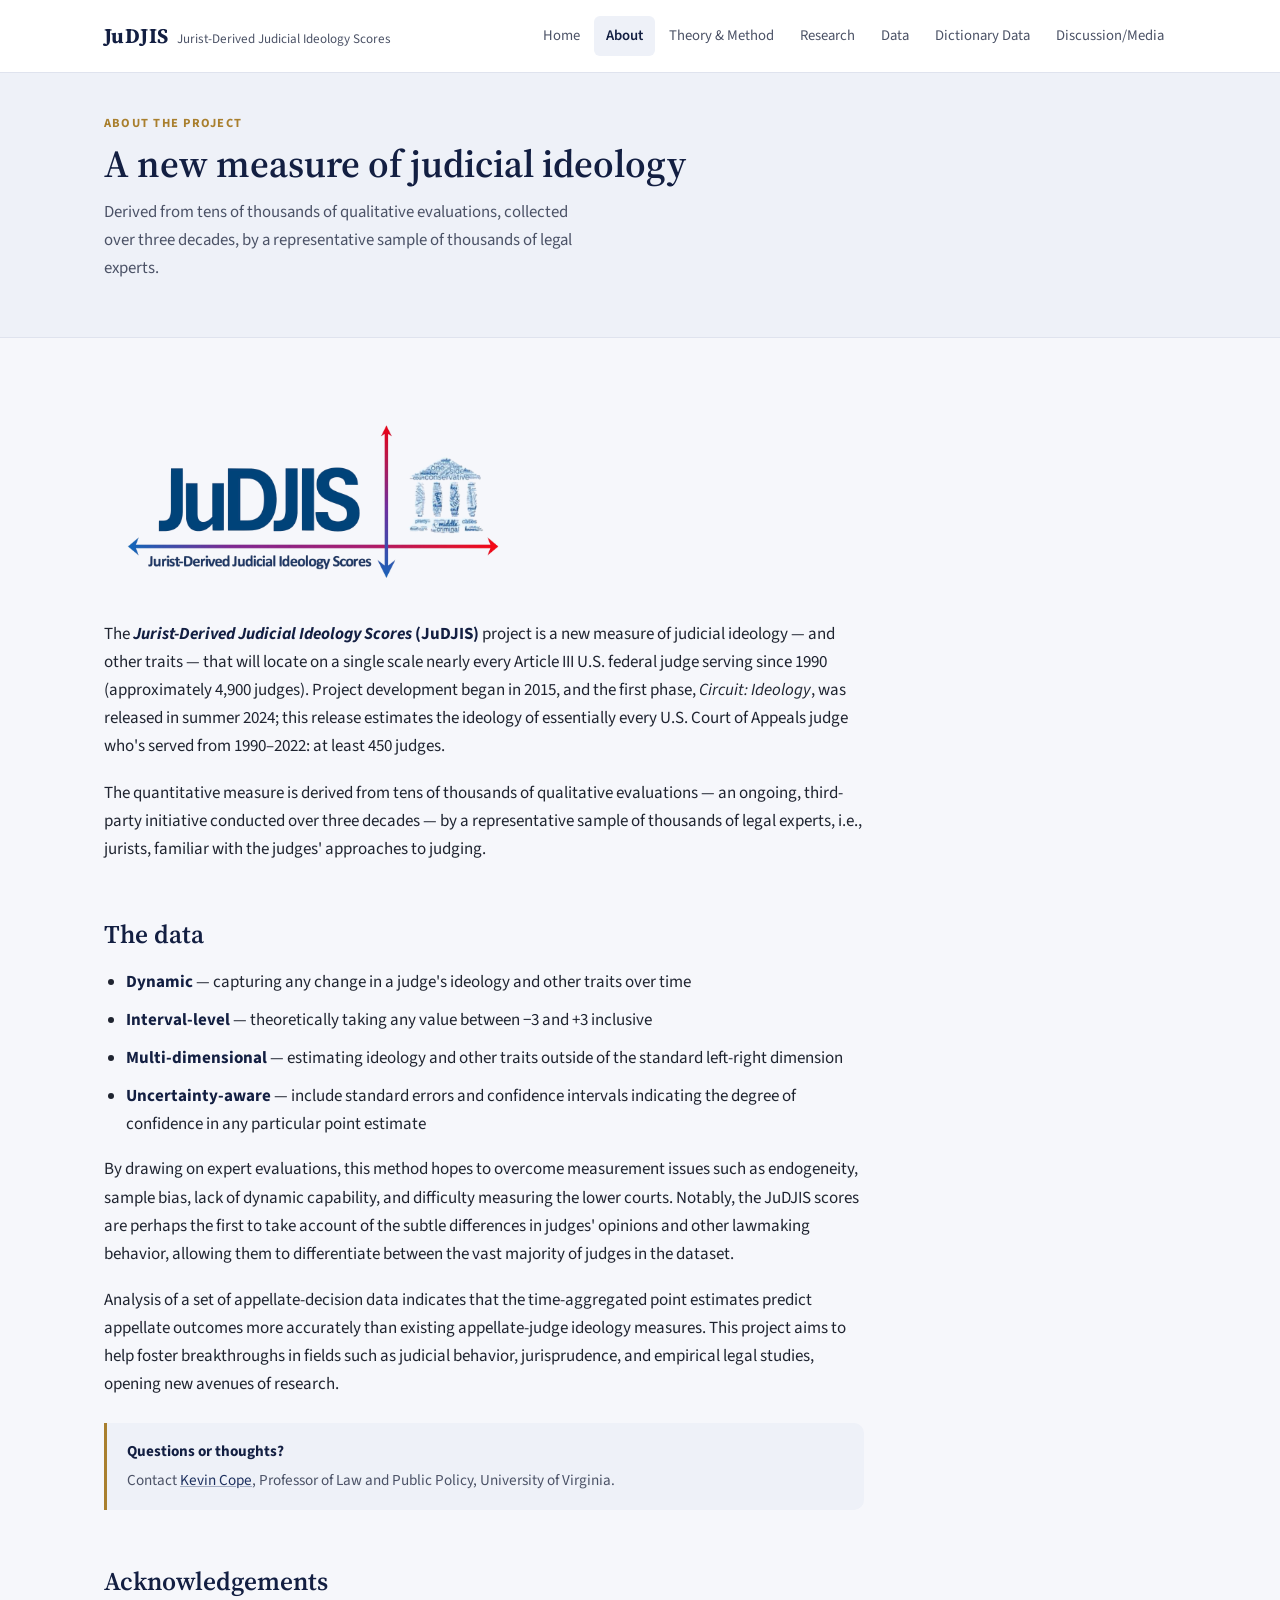
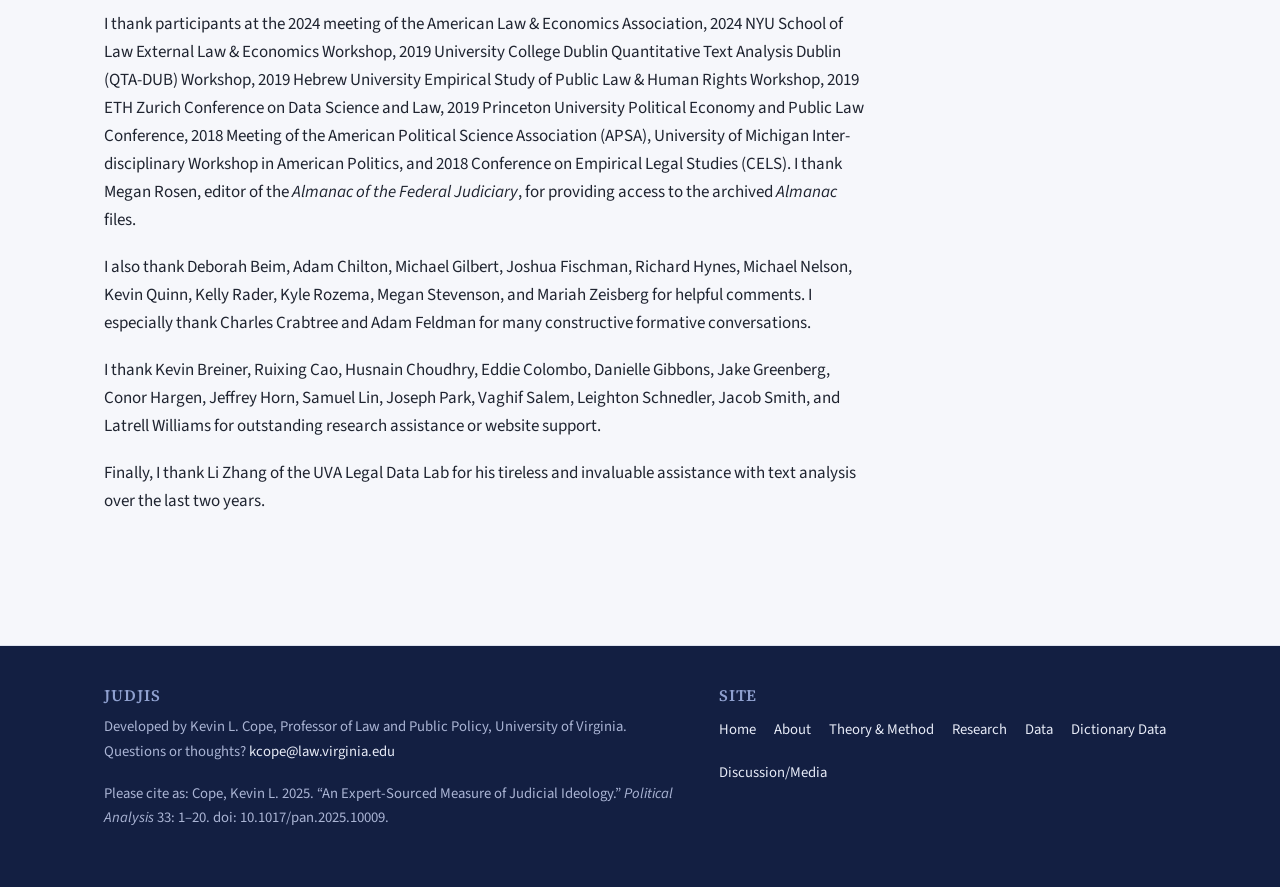
==== about.html @ 5b0d01ce "Initial JuDJIS site redesign Rebuilt the WordPress content export (Home, About, Theory/Method & Vali" ====
<!DOCTYPE html>
<html lang="en">
<head>
<meta charset="UTF-8">
<meta name="viewport" content="width=device-width, initial-scale=1.0">
<title>About — JuDJIS</title>
<meta name="description" content="What the Jurist-Derived Judicial Ideology Scores measure, how the data behave, and acknowledgements.">
<link rel="preconnect" href="https://fonts.googleapis.com">
<link rel="preconnect" href="https://fonts.gstatic.com" crossorigin>
<link href="https://fonts.googleapis.com/css2?family=Source+Serif+4:wght@500;600;700&family=Source+Sans+3:wght@400;600;700&display=swap" rel="stylesheet">
<link rel="stylesheet" href="css/style.css">
</head>
<body>

<header class="site-header">
  <div class="container">
    <a class="brand" href="index.html">
      <span class="brand-mark">JuDJIS</span>
      <span class="brand-sub">Jurist-Derived Judicial Ideology Scores</span>
    </a>
    <nav class="main-nav">
      <a href="index.html">Home</a>
      <a href="about.html" class="active">About</a>
      <a href="theory-method-validation.html">Theory &amp; Method</a>
      <a href="research.html">Research</a>
      <a href="data.html">Data</a>
      <a href="dictionary-data.html">Dictionary Data</a>
      <a href="discussion-media.html">Discussion/Media</a>
    </nav>
  </div>
</header>

<section class="page-head">
  <div class="container">
    <div class="kicker">About the project</div>
    <h1>A new measure of judicial ideology</h1>
    <p class="lede">Derived from tens of thousands of qualitative evaluations, collected over three decades, by a representative sample of thousands of legal experts.</p>
  </div>
</section>

<div class="container">
  <div class="content-wrap prose">

    <img class="figure" src="images/JuDJIS-Logo-noBG.png" alt="JuDJIS logo" style="max-width:420px;border:none">

    <p>The <strong><em>Jurist-Derived Judicial Ideology Scores</em> (JuDJIS)</strong> project is a new measure of judicial ideology — and other traits — that will locate on a single scale nearly every Article III U.S. federal judge serving since 1990 (approximately 4,900 judges). Project development began in 2015, and the first phase, <em>Circuit: Ideology</em>, was released in summer 2024; this release estimates the ideology of essentially every U.S. Court of Appeals judge who's served from 1990&ndash;2022: at least 450 judges.</p>

    <p>The quantitative measure is derived from tens of thousands of qualitative evaluations — an ongoing, third-party initiative conducted over three decades — by a representative sample of thousands of legal experts, i.e., jurists, familiar with the judges' approaches to judging.</p>

    <h2>The data</h2>
    <ul>
      <li><strong>Dynamic</strong> — capturing any change in a judge's ideology and other traits over time</li>
      <li><strong>Interval-level</strong> — theoretically taking any value between &minus;3 and +3 inclusive</li>
      <li><strong>Multi-dimensional</strong> — estimating ideology and other traits outside of the standard left-right dimension</li>
      <li><strong>Uncertainty-aware</strong> — include standard errors and confidence intervals indicating the degree of confidence in any particular point estimate</li>
    </ul>

    <p>By drawing on expert evaluations, this method hopes to overcome measurement issues such as endogeneity, sample bias, lack of dynamic capability, and difficulty measuring the lower courts. Notably, the JuDJIS scores are perhaps the first to take account of the subtle differences in judges' opinions and other lawmaking behavior, allowing them to differentiate between the vast majority of judges in the dataset.</p>

    <p>Analysis of a set of appellate-decision data indicates that the time-aggregated point estimates predict appellate outcomes more accurately than existing appellate-judge ideology measures. This project aims to help foster breakthroughs in fields such as judicial behavior, jurisprudence, and empirical legal studies, opening new avenues of research.</p>

    <div class="note-box">
      <strong style="color:var(--navy-deep);display:block;margin-bottom:0.3em">Questions or thoughts?</strong>
      Contact <a href="mailto:kcope@law.virginia.edu">Kevin Cope</a>, Professor of Law and Public Policy, University of Virginia.
    </div>

    <h2>Acknowledgements</h2>
    <p>I thank participants at the 2024 meeting of the American Law &amp; Economics Association, 2024 NYU School of Law External Law &amp; Economics Workshop, 2019 University College Dublin Quantitative Text Analysis Dublin (QTA-DUB) Workshop, 2019 Hebrew University Empirical Study of Public Law &amp; Human Rights Workshop, 2019 ETH Zurich Conference on Data Science and Law, 2019 Princeton University Political Economy and Public Law Conference, 2018 Meeting of the American Political Science Association (APSA), University of Michigan Inter-disciplinary Workshop in American Politics, and 2018 Conference on Empirical Legal Studies (CELS). I thank Megan Rosen, editor of the <em>Almanac of the Federal Judiciary</em>, for providing access to the archived <em>Almanac</em> files.</p>

    <p>I also thank Deborah Beim, Adam Chilton, Michael Gilbert, Joshua Fischman, Richard Hynes, Michael Nelson, Kevin Quinn, Kelly Rader, Kyle Rozema, Megan Stevenson, and Mariah Zeisberg for helpful comments. I especially thank Charles Crabtree and Adam Feldman for many constructive formative conversations.</p>

    <p>I thank Kevin Breiner, Ruixing Cao, Husnain Choudhry, Eddie Colombo, Danielle Gibbons, Jake Greenberg, Conor Hargen, Jeffrey Horn, Samuel Lin, Joseph Park, Vaghif Salem, Leighton Schnedler, Jacob Smith, and Latrell Williams for outstanding research assistance or website support.</p>

    <p>Finally, I thank Li Zhang of the UVA Legal Data Lab for his tireless and invaluable assistance with text analysis over the last two years.</p>

  </div>
</div>

<footer class="site-footer">
  <div class="container">
    <div>
      <h4>JuDJIS</h4>
      <p>Developed by Kevin L. Cope, Professor of Law and Public Policy, University of Virginia.<br>
      Questions or thoughts? <a href="mailto:kcope@law.virginia.edu">kcope@law.virginia.edu</a></p>
      <p class="footer-fine">Please cite as: Cope, Kevin L. 2025. “An Expert-Sourced Measure of Judicial Ideology.” <em>Political Analysis</em> 33: 1–20. doi: 10.1017/pan.2025.10009.</p>
    </div>
    <div>
      <h4>Site</h4>
      <ul class="footer-nav">
        <li><a href="index.html">Home</a></li>
        <li><a href="about.html">About</a></li>
        <li><a href="theory-method-validation.html">Theory &amp; Method</a></li>
        <li><a href="research.html">Research</a></li>
        <li><a href="data.html">Data</a></li>
        <li><a href="dictionary-data.html">Dictionary Data</a></li>
        <li><a href="discussion-media.html">Discussion/Media</a></li>
      </ul>
    </div>
  </div>
</footer>

</body>
</html>
---- css/style.css ----
/* JuDJIS — shared stylesheet */

:root {
  --navy: #1c2f5e;
  --navy-deep: #131f42;
  --navy-tint: #eef1f8;
  --gold: #a97f2e;
  --ink: #1f2430;
  --ink-soft: #4b5266;
  --line: #dfe3ee;
  --paper: #ffffff;
  --bg: #f6f7fb;
  --radius: 10px;
  --maxw: 760px;
  --wide: 1120px;
}

* { box-sizing: border-box; }

html { scroll-behavior: smooth; }

body {
  margin: 0;
  background: var(--bg);
  color: var(--ink);
  font-family: "Source Sans 3", -apple-system, BlinkMacSystemFont, "Segoe UI", Helvetica, Arial, sans-serif;
  font-size: 17px;
  line-height: 1.65;
  -webkit-font-smoothing: antialiased;
}

h1, h2, h3, h4 {
  font-family: "Source Serif 4", Georgia, "Times New Roman", serif;
  color: var(--navy-deep);
  line-height: 1.22;
  font-weight: 600;
  margin: 0 0 0.5em;
}

h1 { font-size: 2.4rem; }
h2 { font-size: 1.6rem; margin-top: 2.2em; }
h3 { font-size: 1.2rem; margin-top: 1.6em; }
h4 { font-size: 1rem; text-transform: uppercase; letter-spacing: 0.06em; color: var(--gold); }

p { margin: 0 0 1.1em; color: var(--ink); }

a { color: var(--navy); text-decoration-color: rgba(28,47,94,0.35); }
a:hover { text-decoration-color: currentColor; }

ul, ol { padding-left: 1.3em; }
li { margin-bottom: 0.6em; }

strong { color: var(--navy-deep); }

img { max-width: 100%; display: block; }

.container {
  max-width: var(--wide);
  margin: 0 auto;
  padding: 0 24px;
}

.prose {
  max-width: var(--maxw);
}

/* ---------- Header ---------- */

.site-header {
  position: sticky;
  top: 0;
  z-index: 20;
  background: rgba(255,255,255,0.92);
  backdrop-filter: saturate(180%) blur(8px);
  border-bottom: 1px solid var(--line);
}

.site-header .container {
  display: flex;
  align-items: center;
  justify-content: space-between;
  gap: 24px;
  min-height: 72px;
}

.brand {
  display: flex;
  align-items: baseline;
  gap: 0.5em;
  text-decoration: none;
  color: var(--navy-deep);
}

.brand-mark {
  font-family: "Source Serif 4", serif;
  font-weight: 700;
  font-size: 1.3rem;
  letter-spacing: 0.02em;
}

.brand-sub {
  display: none;
  font-size: 0.82rem;
  color: var(--ink-soft);
  font-weight: 400;
}

@media (min-width: 720px) {
  .brand-sub { display: inline; }
}

nav.main-nav {
  display: flex;
  flex-wrap: wrap;
  gap: 4px 2px;
  justify-content: flex-end;
}

nav.main-nav a {
  display: inline-block;
  padding: 8px 12px;
  border-radius: 6px;
  font-size: 0.92rem;
  color: var(--ink-soft);
  text-decoration: none;
  white-space: nowrap;
}

nav.main-nav a:hover {
  background: var(--navy-tint);
  color: var(--navy-deep);
}

nav.main-nav a.active {
  color: var(--navy-deep);
  font-weight: 600;
  background: var(--navy-tint);
}

/* ---------- Hero ---------- */

.hero {
  background: linear-gradient(180deg, var(--navy-tint) 0%, var(--bg) 100%);
  border-bottom: 1px solid var(--line);
}

.hero .container {
  padding-top: 56px;
  padding-bottom: 48px;
  display: grid;
  gap: 32px;
  align-items: center;
}

@media (min-width: 860px) {
  .hero .container {
    grid-template-columns: 1.1fr 0.9fr;
    padding-top: 72px;
    padding-bottom: 64px;
  }
}

.hero-eyebrow {
  text-transform: uppercase;
  letter-spacing: 0.12em;
  font-size: 0.78rem;
  color: var(--gold);
  font-weight: 700;
  margin-bottom: 0.9em;
}

.hero h1 {
  font-size: clamp(2rem, 4vw, 2.9rem);
  margin-bottom: 0.35em;
}

.hero .lede {
  font-size: 1.12rem;
  color: var(--ink-soft);
  max-width: 54ch;
}

.hero-logo {
  border-radius: var(--radius);
  background: var(--paper);
  border: 1px solid var(--line);
  padding: 24px;
}

.hero-actions {
  display: flex;
  flex-wrap: wrap;
  gap: 12px;
  margin-top: 1.4em;
}

/* ---------- Buttons ---------- */

.btn {
  display: inline-flex;
  align-items: center;
  gap: 0.4em;
  padding: 11px 20px;
  border-radius: 999px;
  font-size: 0.94rem;
  font-weight: 600;
  text-decoration: none;
  border: 1px solid transparent;
  transition: transform 0.08s ease, background 0.15s ease;
}

.btn-primary {
  background: var(--navy-deep);
  color: #fff;
}
.btn-primary:hover { background: var(--navy); }

.btn-ghost {
  background: transparent;
  border-color: var(--navy-deep);
  color: var(--navy-deep);
}
.btn-ghost:hover { background: var(--navy-tint); }

/* ---------- Cards / grid ---------- */

.section {
  padding: 56px 0;
}

.section-head {
  max-width: var(--maxw);
  margin-bottom: 32px;
}

.section-head .kicker {
  text-transform: uppercase;
  letter-spacing: 0.1em;
  font-size: 0.78rem;
  font-weight: 700;
  color: var(--gold);
}

.card-grid {
  display: grid;
  gap: 20px;
  grid-template-columns: 1fr;
}

@media (min-width: 700px) {
  .card-grid { grid-template-columns: repeat(2, 1fr); }
}
@media (min-width: 1020px) {
  .card-grid { grid-template-columns: repeat(4, 1fr); }
}

.card {
  background: var(--paper);
  border: 1px solid var(--line);
  border-radius: var(--radius);
  overflow: hidden;
  display: flex;
  flex-direction: column;
  text-decoration: none;
  color: inherit;
  transition: box-shadow 0.15s ease, transform 0.15s ease;
}

.card:hover {
  box-shadow: 0 10px 28px rgba(19,31,66,0.10);
  transform: translateY(-2px);
}

.card-media {
  aspect-ratio: 16/10;
  overflow: hidden;
  background: var(--navy-tint);
}

.card-media img {
  width: 100%;
  height: 100%;
  object-fit: cover;
}

.card-body {
  padding: 18px 20px 22px;
  flex: 1;
  display: flex;
  flex-direction: column;
}

.card-body h3 {
  margin-top: 0;
  font-size: 1.12rem;
  color: var(--navy-deep);
}

.card-body p {
  color: var(--ink-soft);
  font-size: 0.95rem;
  flex: 1;
}

.card-cta {
  font-size: 0.86rem;
  font-weight: 700;
  color: var(--gold);
  text-transform: uppercase;
  letter-spacing: 0.05em;
}

/* ---------- Page header (interior pages) ---------- */

.page-head {
  background: var(--navy-tint);
  border-bottom: 1px solid var(--line);
}

.page-head .container {
  padding: 40px 24px 36px;
}

.page-head .kicker {
  text-transform: uppercase;
  letter-spacing: 0.1em;
  font-size: 0.78rem;
  font-weight: 700;
  color: var(--gold);
  margin-bottom: 0.6em;
}

.page-head h1 { margin-bottom: 0.3em; }
.page-head .lede { color: var(--ink-soft); max-width: 62ch; font-size: 1.05rem; }

/* ---------- Content blocks ---------- */

.content-wrap {
  padding: 48px 0 72px;
}

.pub-list {
  list-style: none;
  padding: 0;
  margin: 0;
}

.pub-list li {
  padding: 16px 0;
  border-bottom: 1px solid var(--line);
}
.pub-list li:first-child { padding-top: 0; }

.cite-box {
  background: var(--navy-tint);
  border: 1px solid var(--line);
  border-radius: var(--radius);
  padding: 18px 20px;
  font-size: 0.95rem;
  margin: 1.4em 0;
}

.cite-box strong { display: block; margin-bottom: 0.3em; color: var(--navy-deep); }

.figure {
  margin: 1.6em 0;
  border-radius: var(--radius);
  overflow: hidden;
  border: 1px solid var(--line);
}

.press-card {
  background: var(--paper);
  border: 1px solid var(--line);
  border-radius: var(--radius);
  padding: 24px 26px;
  margin-bottom: 22px;
}

.press-source {
  text-transform: uppercase;
  letter-spacing: 0.06em;
  font-size: 0.78rem;
  font-weight: 700;
  color: var(--gold);
  margin-bottom: 0.4em;
}

.press-card h3 {
  margin-top: 0;
  font-size: 1.15rem;
}

.press-byline {
  color: var(--ink-soft);
  font-size: 0.9rem;
  font-style: italic;
  margin-bottom: 0.8em;
}

.press-date { color: var(--navy); font-weight: 700; }

.file-table {
  width: 100%;
  border-collapse: collapse;
  background: var(--paper);
  border: 1px solid var(--line);
  border-radius: var(--radius);
  overflow: hidden;
  font-size: 0.94rem;
}

.file-table th, .file-table td {
  padding: 12px 16px;
  text-align: left;
  border-bottom: 1px solid var(--line);
}

.file-table th {
  background: var(--navy-tint);
  color: var(--navy-deep);
  font-family: "Source Serif 4", serif;
  font-weight: 600;
}

.file-table tr:last-child td { border-bottom: none; }

.file-table a {
  font-weight: 600;
  text-decoration: none;
}
.file-table a:hover { text-decoration: underline; }

.viz-embed {
  background: var(--paper);
  border: 1px solid var(--line);
  border-radius: var(--radius);
  padding: 16px;
  margin: 1.6em 0;
}

.viz-embed h3 { margin-top: 0; }

.note-box {
  border-left: 3px solid var(--gold);
  background: var(--navy-tint);
  padding: 16px 20px;
  border-radius: 0 var(--radius) var(--radius) 0;
  font-size: 0.95rem;
  color: var(--ink-soft);
  margin: 1.6em 0;
}

/* ---------- Footer ---------- */

.site-footer {
  border-top: 1px solid var(--line);
  background: var(--navy-deep);
  color: #c7cee3;
  padding: 40px 0;
  margin-top: 40px;
}

.site-footer .container {
  display: grid;
  gap: 20px;
}

@media (min-width: 720px) {
  .site-footer .container {
    grid-template-columns: 1.3fr 1fr;
    align-items: start;
  }
}

.site-footer h4 {
  color: #8fa0cf;
  margin-bottom: 0.6em;
}

.site-footer a { color: #e7ebf7; }
.site-footer p { color: #aab4d4; font-size: 0.92rem; }

.footer-nav {
  display: flex;
  flex-wrap: wrap;
  gap: 4px 18px;
  padding: 0;
  margin: 0;
  list-style: none;
}

.footer-nav a { font-size: 0.92rem; text-decoration: none; }
.footer-nav a:hover { text-decoration: underline; }

.footer-fine {
  font-size: 0.82rem;
  color: #7d89ac;
  margin-top: 18px;
}
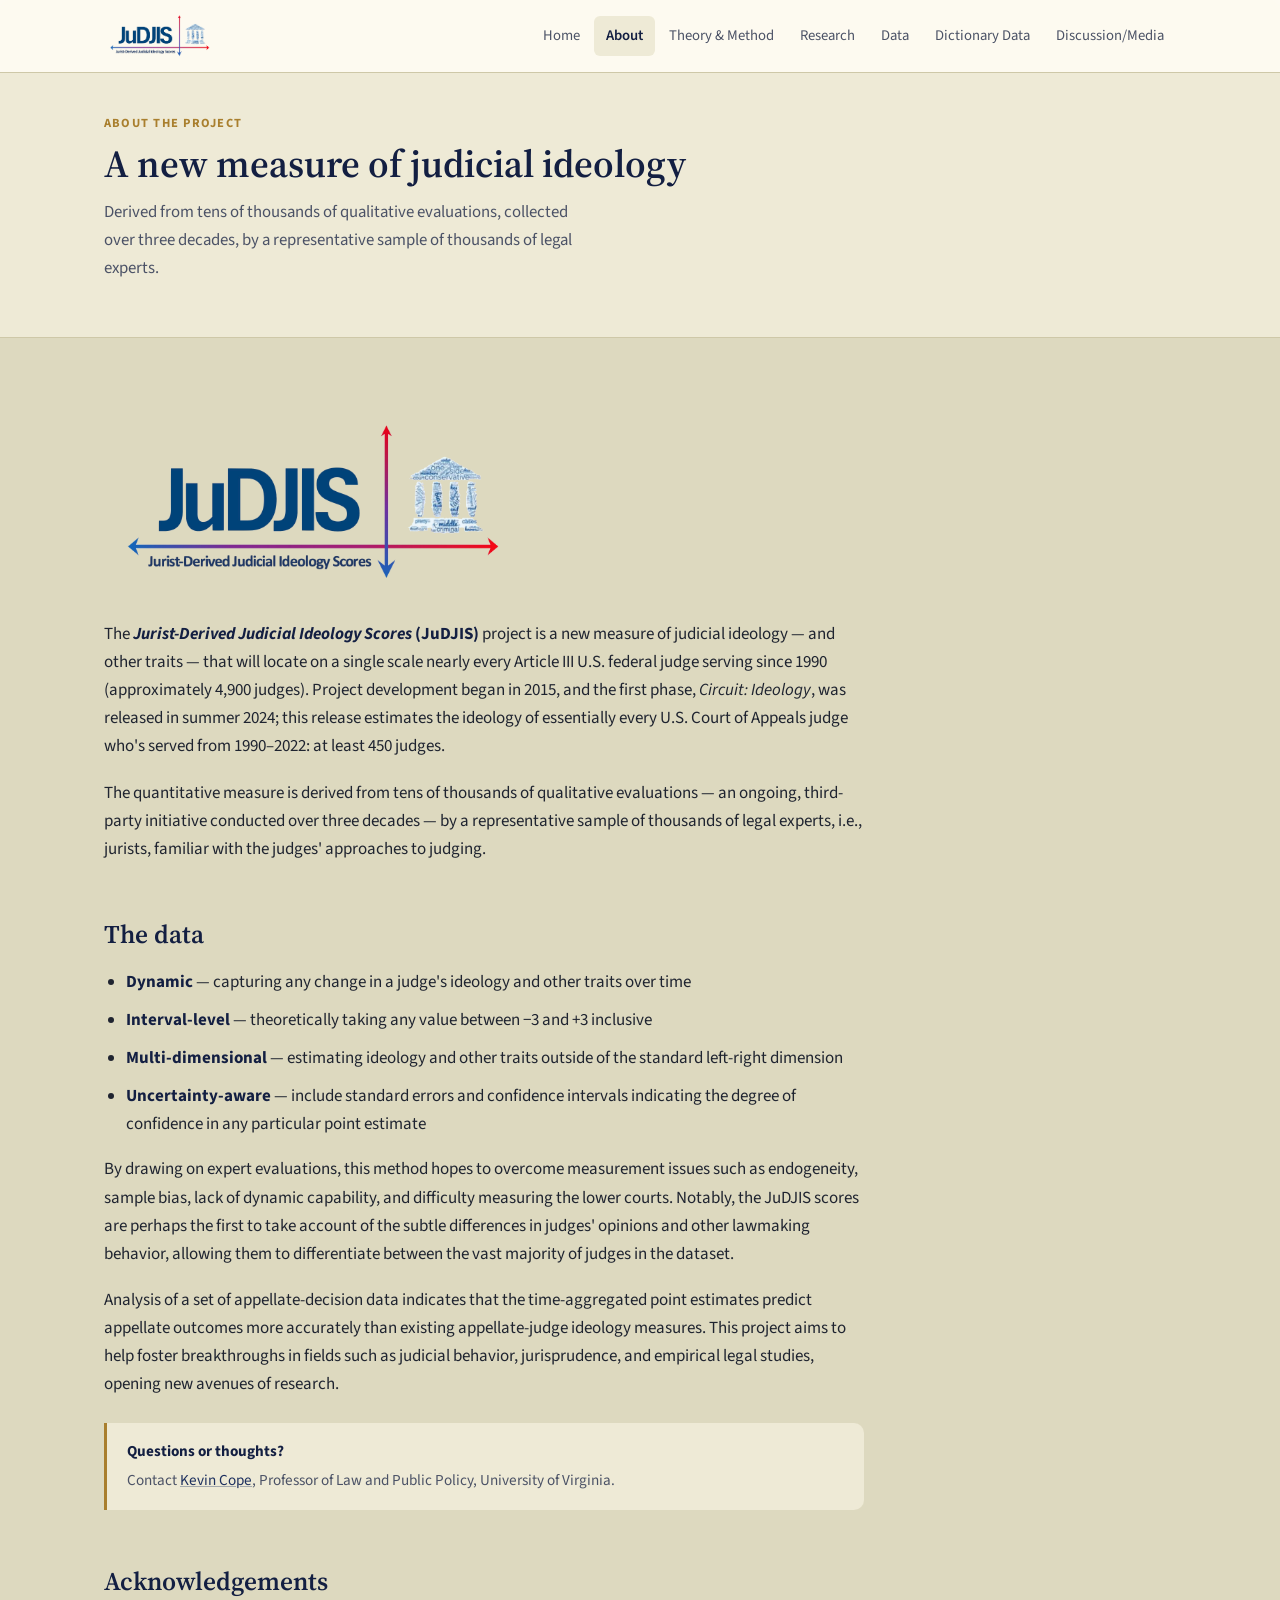
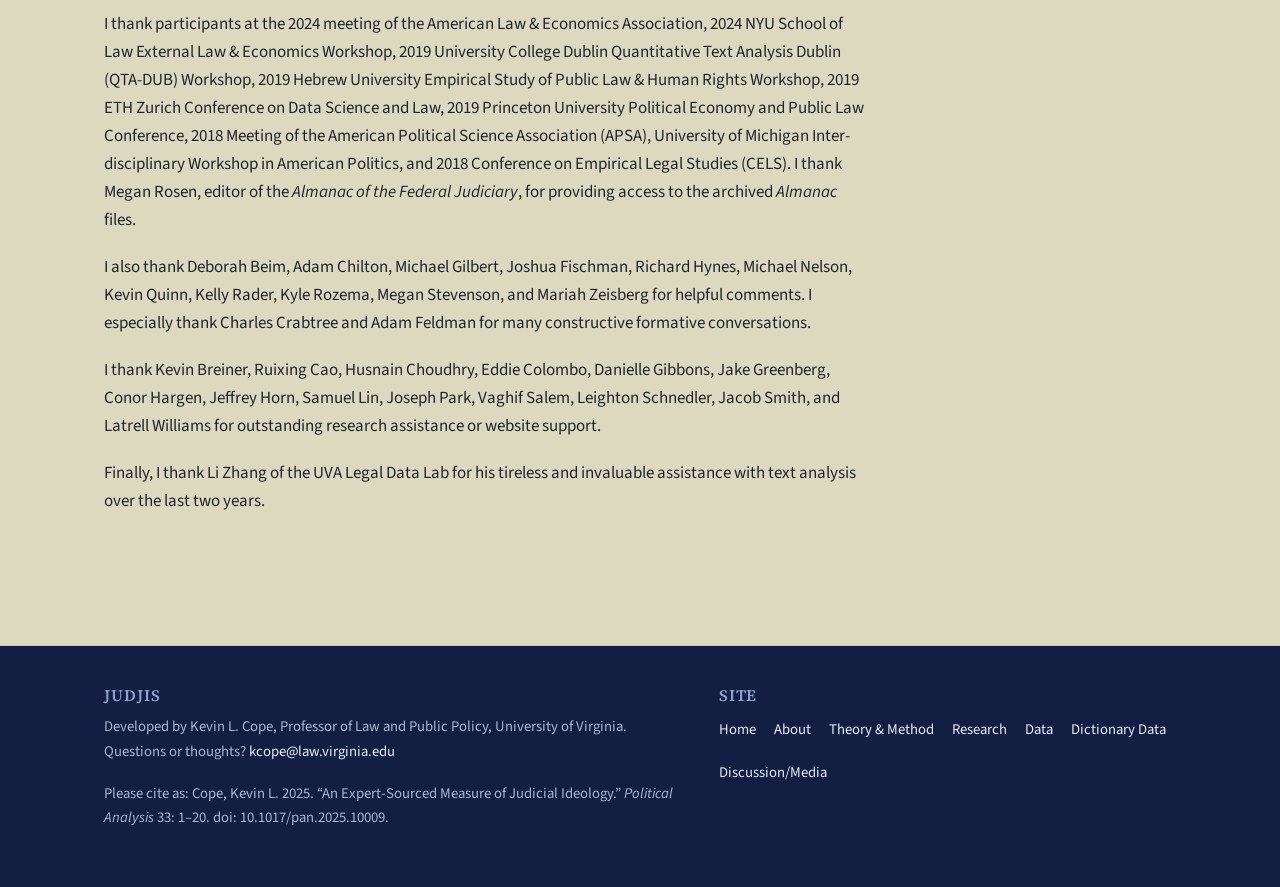
==== commit d79cc6d4: "Swap header text for the JuDJIS logo, retint to tan/beige Replace the top-left "JuDJIS / Jurist-Deri" ====
--- a/about.html
+++ b/about.html
@@ -15,8 +15,7 @@
 <header class="site-header">
   <div class="container">
     <a class="brand" href="index.html">
-      <span class="brand-mark">JuDJIS</span>
-      <span class="brand-sub">Jurist-Derived Judicial Ideology Scores</span>
+      <img class="brand-logo" src="images/JuDJIS-Logo-noBG.png" alt="JuDJIS — Jurist-Derived Judicial Ideology Scores">
     </a>
     <nav class="main-nav">
       <a href="index.html">Home</a>
--- a/css/style.css
+++ b/css/style.css
@@ -3,13 +3,13 @@
 :root {
   --navy: #1c2f5e;
   --navy-deep: #131f42;
-  --navy-tint: #eef1f8;
+  --navy-tint: #eeead6;
   --gold: #a97f2e;
   --ink: #1f2430;
   --ink-soft: #4b5266;
-  --line: #dfe3ee;
-  --paper: #ffffff;
-  --bg: #f6f7fb;
+  --line: #cec8a8;
+  --paper: #fffdf6;
+  --bg: #ddd9bf;
   --radius: 10px;
   --maxw: 760px;
   --wide: 1120px;
@@ -70,7 +70,7 @@
   position: sticky;
   top: 0;
   z-index: 20;
-  background: rgba(255,255,255,0.92);
+  background: rgba(255,253,246,0.92);
   backdrop-filter: saturate(180%) blur(8px);
   border-bottom: 1px solid var(--line);
 }
@@ -85,10 +85,17 @@
 
 .brand {
   display: flex;
-  align-items: baseline;
+  align-items: center;
   gap: 0.5em;
   text-decoration: none;
   color: var(--navy-deep);
+  flex: none;
+}
+
+.brand-logo {
+  display: block;
+  height: 48px;
+  width: auto;
 }
 
 .brand-mark {
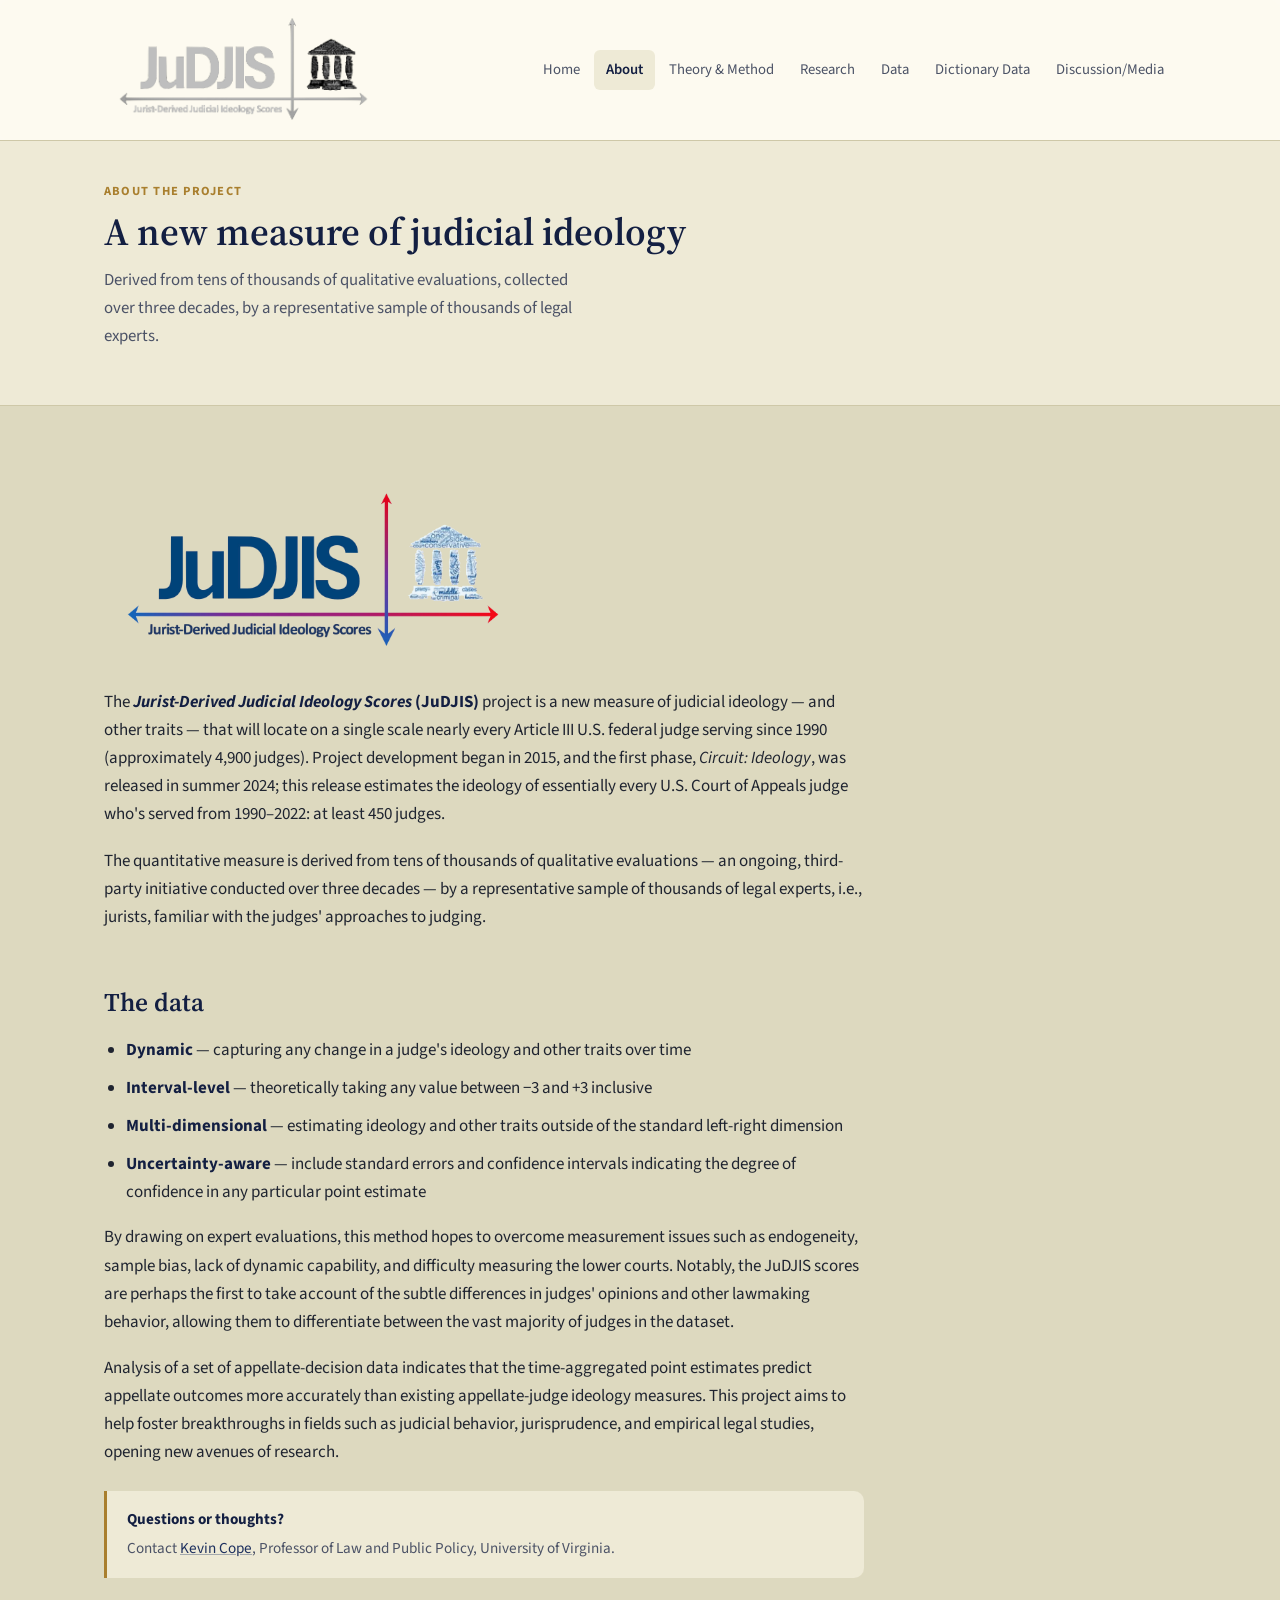
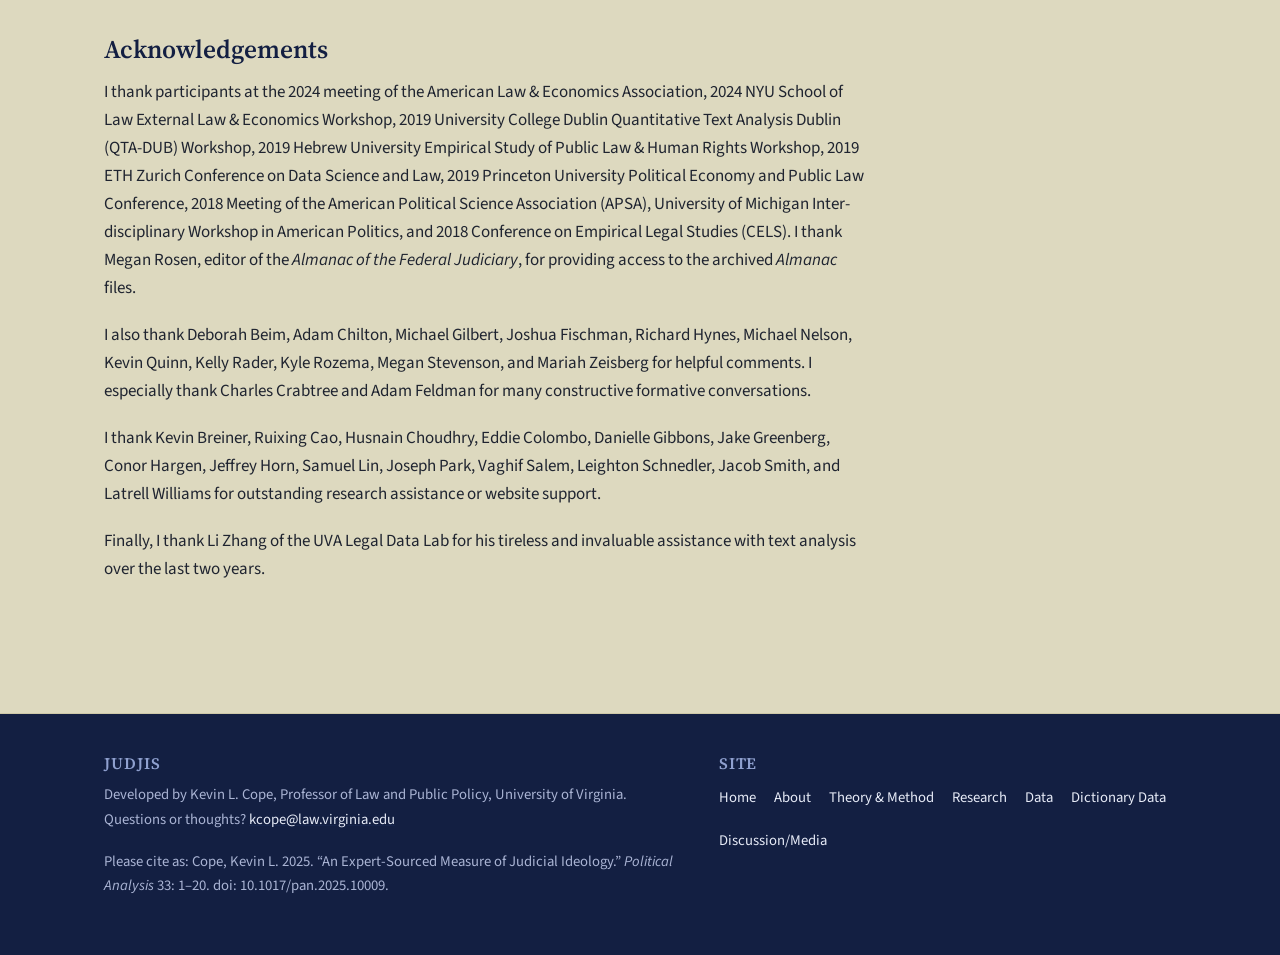
==== commit c227533f: "Grayscale + invert the header logo Add a processed variant of the JuDJIS logo (grayscale, then black" ====
--- a/about.html
+++ b/about.html
@@ -15,7 +15,7 @@
 <header class="site-header">
   <div class="container">
     <a class="brand" href="index.html">
-      <img class="brand-logo" src="images/JuDJIS-Logo-noBG.png" alt="JuDJIS — Jurist-Derived Judicial Ideology Scores">
+      <img class="brand-logo" src="images/JuDJIS-Logo-header-bw.png" alt="JuDJIS — Jurist-Derived Judicial Ideology Scores">
     </a>
     <nav class="main-nav">
       <a href="index.html">Home</a>
--- a/css/style.css
+++ b/css/style.css
@@ -81,6 +81,8 @@
   justify-content: space-between;
   gap: 24px;
   min-height: 72px;
+  padding-top: 10px;
+  padding-bottom: 10px;
 }
 
 .brand {
@@ -94,26 +96,12 @@
 
 .brand-logo {
   display: block;
-  height: 48px;
+  height: 120px;
   width: auto;
 }
 
-.brand-mark {
-  font-family: "Source Serif 4", serif;
-  font-weight: 700;
-  font-size: 1.3rem;
-  letter-spacing: 0.02em;
-}
-
-.brand-sub {
-  display: none;
-  font-size: 0.82rem;
-  color: var(--ink-soft);
-  font-weight: 400;
-}
-
-@media (min-width: 720px) {
-  .brand-sub { display: inline; }
+@media (max-width: 640px) {
+  .brand-logo { height: 64px; }
 }
 
 nav.main-nav {
@@ -147,51 +135,75 @@
 /* ---------- Hero ---------- */
 
 .hero {
-  background: linear-gradient(180deg, var(--navy-tint) 0%, var(--bg) 100%);
+  position: relative;
+  min-height: 520px;
+  background:
+    linear-gradient(90deg, rgba(8,16,32,0.9) 0%, rgba(8,16,32,0.72) 38%, rgba(8,16,32,0.25) 62%, rgba(8,16,32,0) 82%),
+    url("../images/courthouse-constellation-hero.png") right center / cover no-repeat;
+  background-color: #0c1930;
   border-bottom: 1px solid var(--line);
-}
-
-.hero .container {
-  padding-top: 56px;
-  padding-bottom: 48px;
-  display: grid;
-  gap: 32px;
+  display: flex;
+  flex-direction: column;
+}
+
+.hero .site-header {
+  position: static;
+  background: transparent;
+  backdrop-filter: none;
+  border-bottom: none;
+}
+
+.hero .brand {
+  background: rgba(255,253,246,0.92);
+  padding: 6px 16px 6px 10px;
+  border-radius: 999px;
+  backdrop-filter: blur(6px);
+}
+
+.hero nav.main-nav a {
+  color: #f4f2e6;
+}
+
+.hero nav.main-nav a:hover,
+.hero nav.main-nav a.active {
+  background: rgba(255,255,255,0.16);
+  color: #ffffff;
+}
+
+.hero-copy-row {
+  flex: 1;
+  display: flex;
   align-items: center;
 }
 
-@media (min-width: 860px) {
-  .hero .container {
-    grid-template-columns: 1.1fr 0.9fr;
-    padding-top: 72px;
-    padding-bottom: 64px;
-  }
-}
-
-.hero-eyebrow {
-  text-transform: uppercase;
-  letter-spacing: 0.12em;
-  font-size: 0.78rem;
-  color: var(--gold);
-  font-weight: 700;
-  margin-bottom: 0.9em;
-}
-
-.hero h1 {
+.hero-copy {
+  padding: 48px 24px 72px;
+  max-width: 620px;
+}
+
+@media (min-width: 640px) {
+  .hero-copy { padding-left: 48px; }
+}
+
+.hero-copy h1 {
+  color: #ffffff;
   font-size: clamp(2rem, 4vw, 2.9rem);
   margin-bottom: 0.35em;
 }
 
-.hero .lede {
+.hero-copy .lede {
   font-size: 1.12rem;
-  color: var(--ink-soft);
+  color: rgba(255,255,255,0.9);
   max-width: 54ch;
 }
 
-.hero-logo {
-  border-radius: var(--radius);
-  background: var(--paper);
-  border: 1px solid var(--line);
-  padding: 24px;
+.hero .btn-ghost {
+  border-color: rgba(255,255,255,0.85);
+  color: #ffffff;
+}
+
+.hero .btn-ghost:hover {
+  background: rgba(255,255,255,0.14);
 }
 
 .hero-actions {
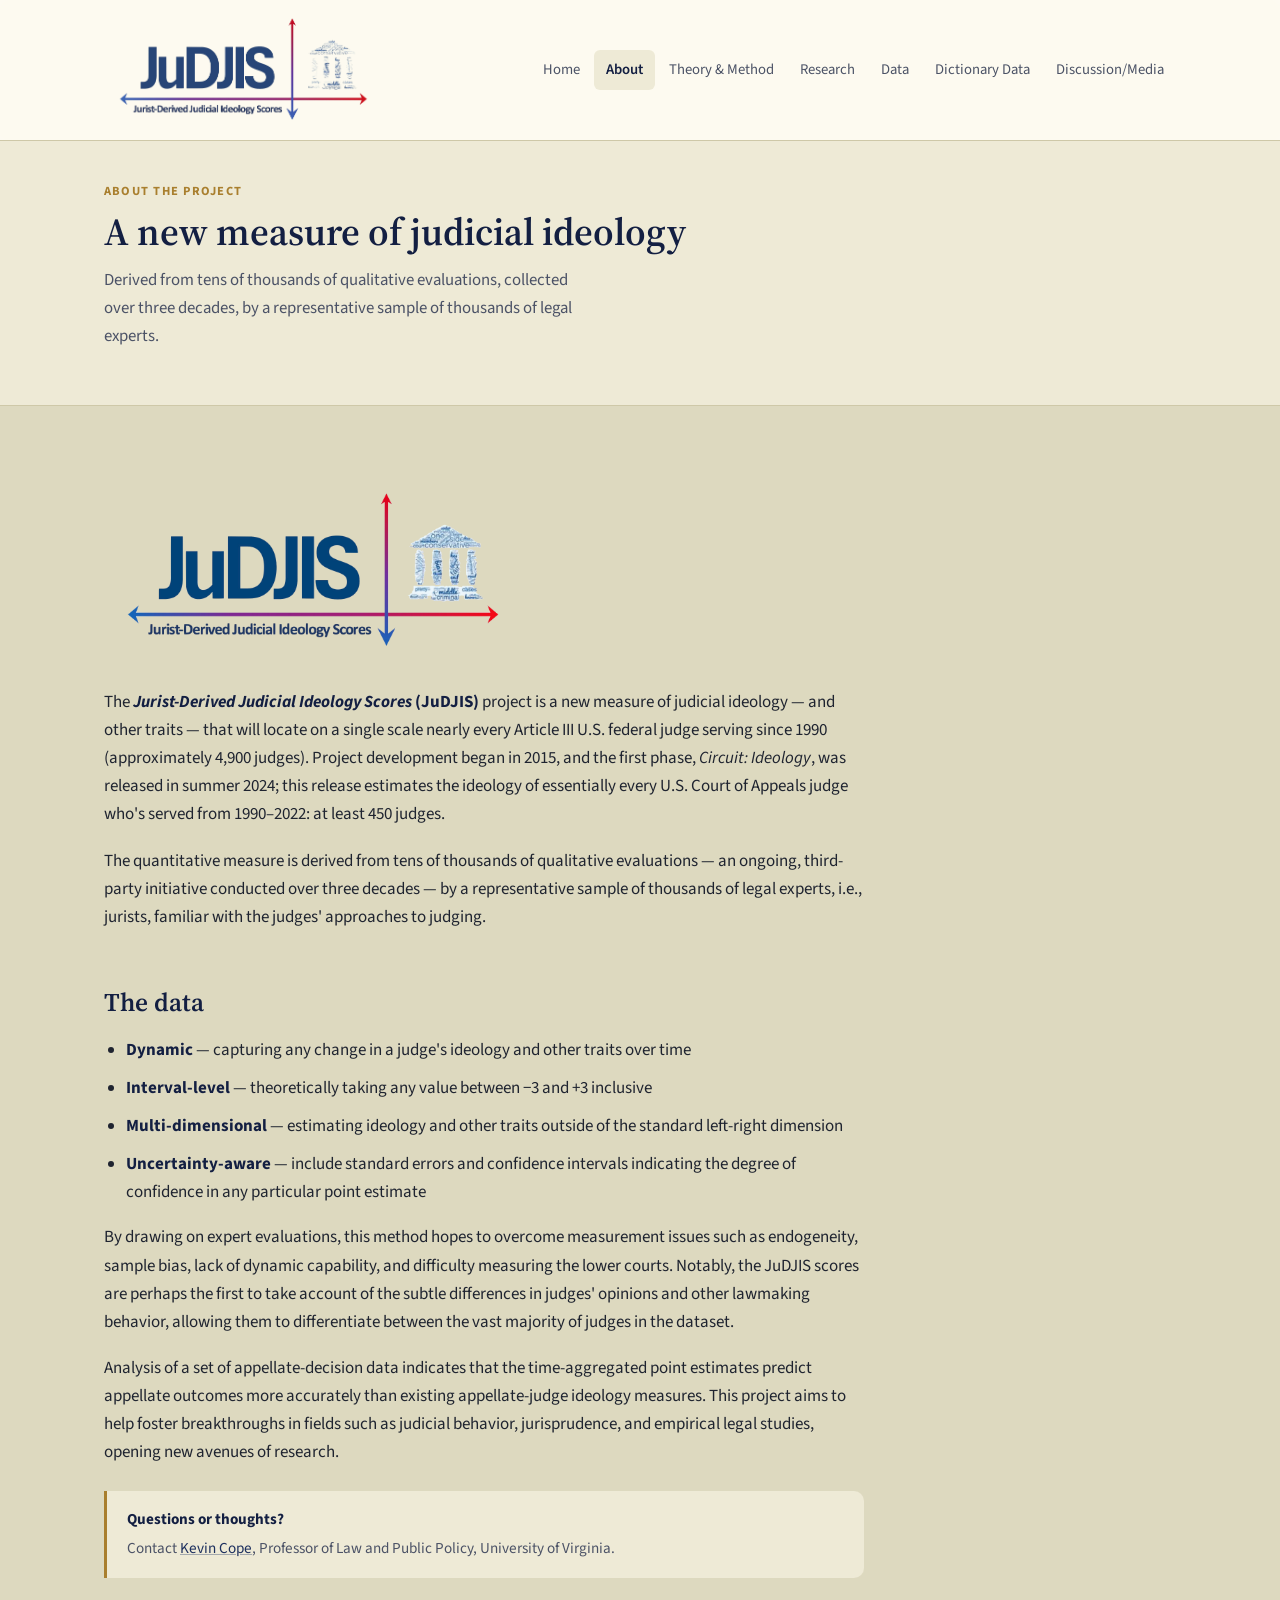
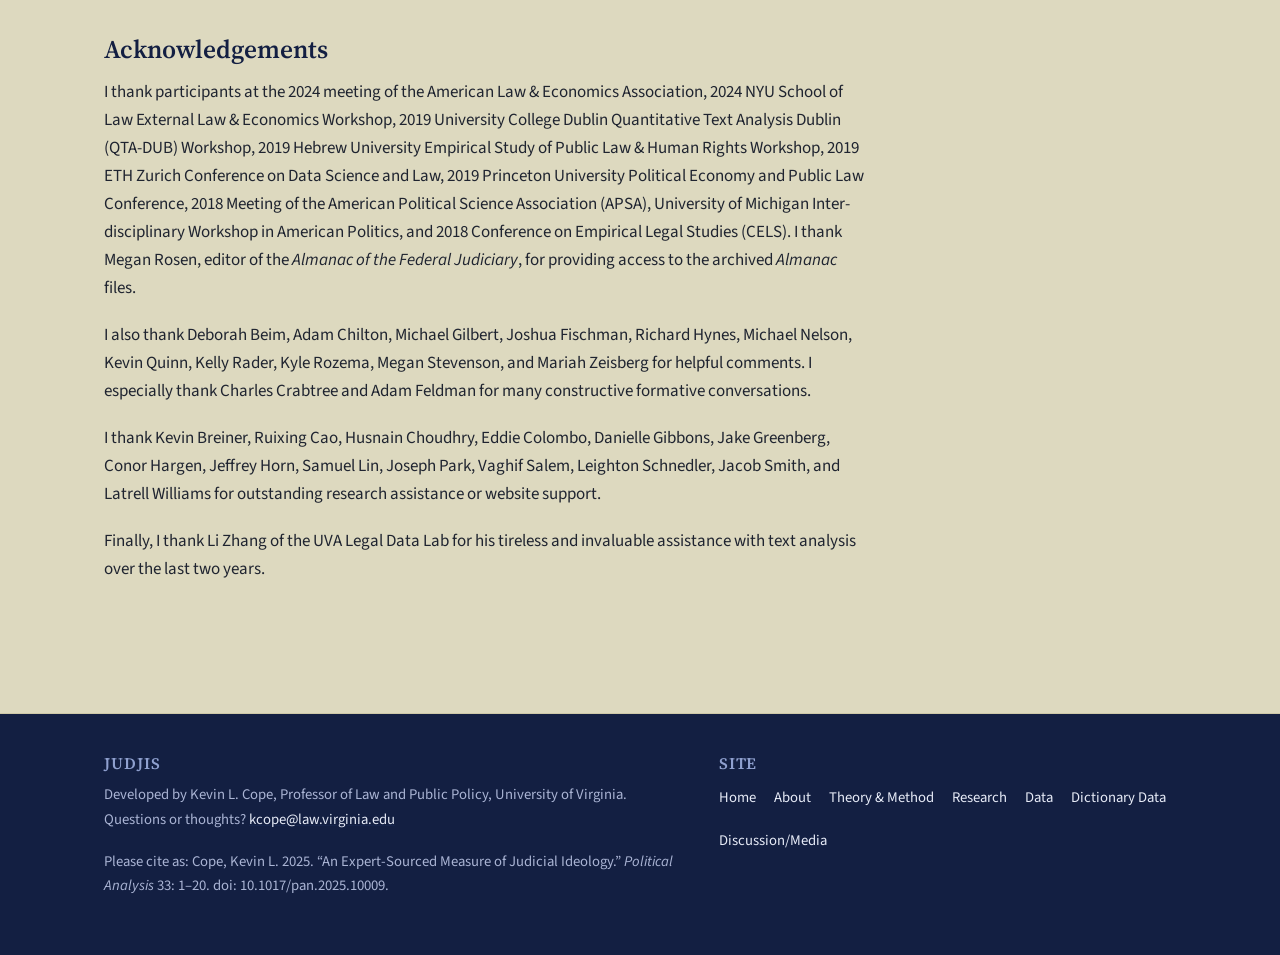
==== commit 48fb8672: "Fix interior header contrast; transparent word-cloud gaps on color logo too The white-text hero logo" ====
--- a/about.html
+++ b/about.html
@@ -15,7 +15,7 @@
 <header class="site-header">
   <div class="container">
     <a class="brand" href="index.html">
-      <img class="brand-logo" src="images/JuDJIS-Logo-header-bw.png" alt="JuDJIS — Jurist-Derived Judicial Ideology Scores">
+      <img class="brand-logo" src="images/JuDJIS-Logo-colored-transparent.png" alt="JuDJIS — Jurist-Derived Judicial Ideology Scores">
     </a>
     <nav class="main-nav">
       <a href="index.html">Home</a>
--- a/css/style.css
+++ b/css/style.css
@@ -139,7 +139,7 @@
   min-height: 520px;
   background:
     linear-gradient(90deg, rgba(8,16,32,0.9) 0%, rgba(8,16,32,0.72) 38%, rgba(8,16,32,0.25) 62%, rgba(8,16,32,0) 82%),
-    url("../images/courthouse-constellation-hero.png") right center / cover no-repeat;
+    url("../images/hero-ideology-wave.png") right center / cover no-repeat;
   background-color: #0c1930;
   border-bottom: 1px solid var(--line);
   display: flex;
@@ -153,12 +153,6 @@
   border-bottom: none;
 }
 
-.hero .brand {
-  background: rgba(255,253,246,0.92);
-  padding: 6px 16px 6px 10px;
-  border-radius: 999px;
-  backdrop-filter: blur(6px);
-}
 
 .hero nav.main-nav a {
   color: #f4f2e6;
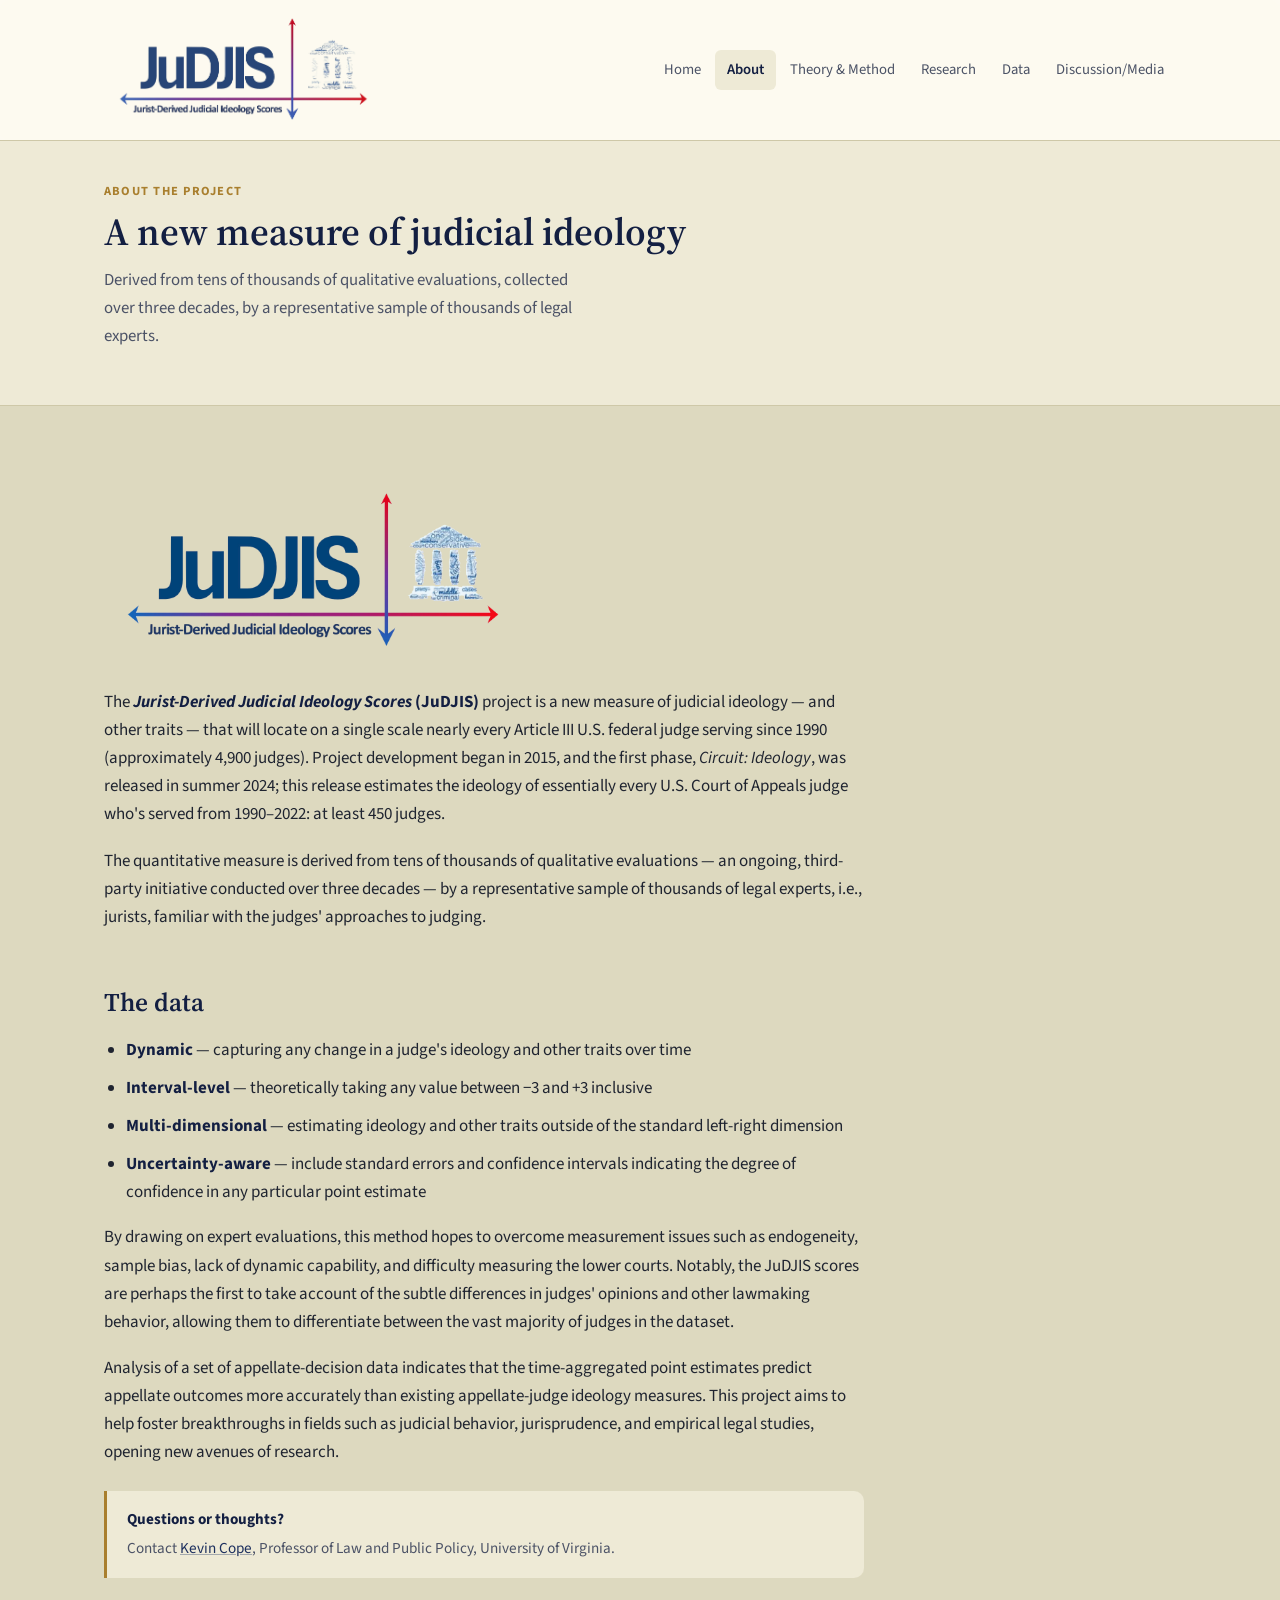
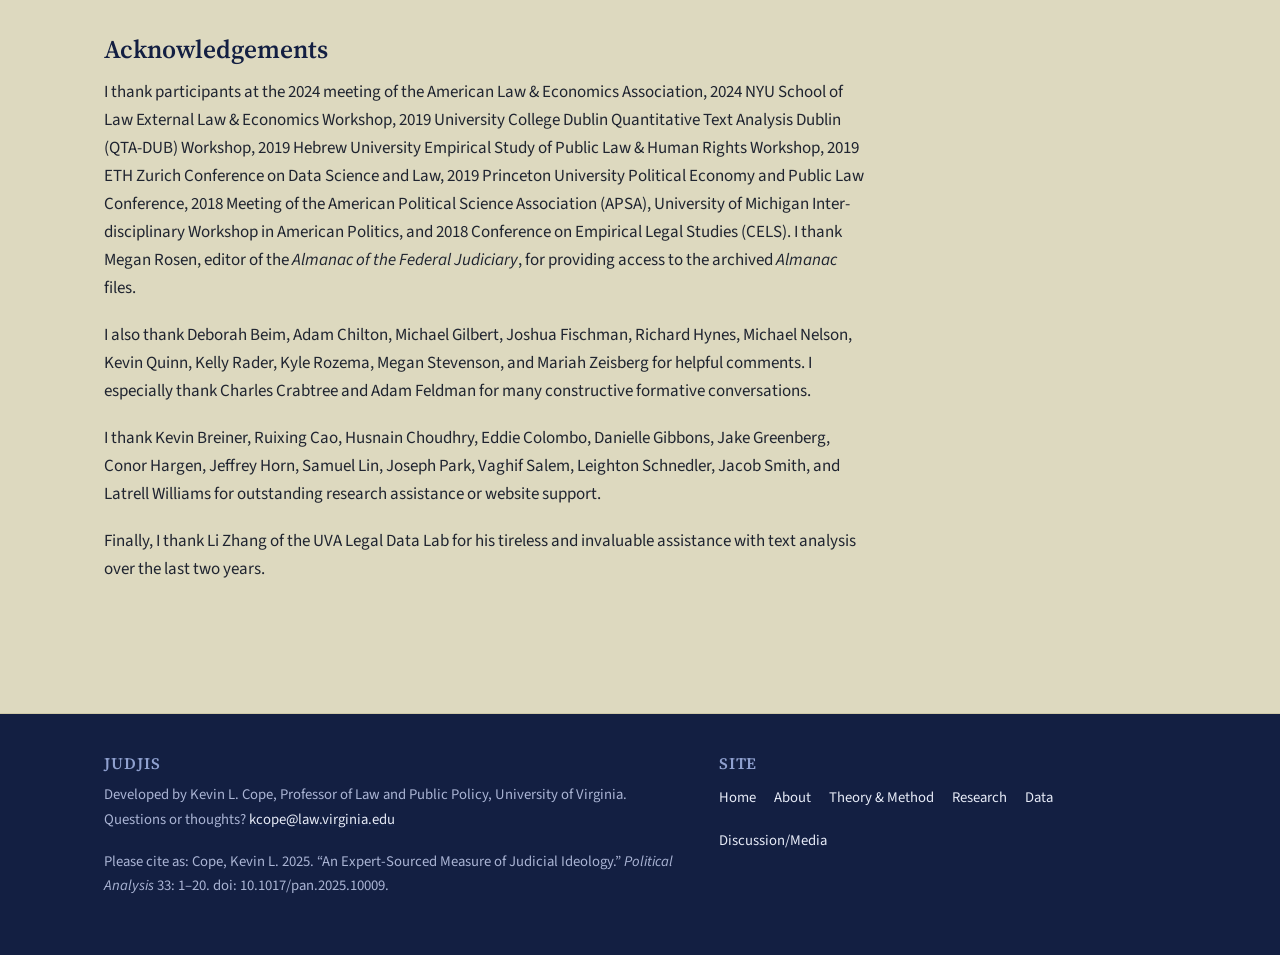
==== commit 97e3b23a: "Remove the Dictionary Data page Delete dictionary-data.html and strip its nav/footer links from ever" ====
--- a/about.html
+++ b/about.html
@@ -23,7 +23,6 @@
       <a href="theory-method-validation.html">Theory &amp; Method</a>
       <a href="research.html">Research</a>
       <a href="data.html">Data</a>
-      <a href="dictionary-data.html">Dictionary Data</a>
       <a href="discussion-media.html">Discussion/Media</a>
     </nav>
   </div>
@@ -91,7 +90,6 @@
         <li><a href="theory-method-validation.html">Theory &amp; Method</a></li>
         <li><a href="research.html">Research</a></li>
         <li><a href="data.html">Data</a></li>
-        <li><a href="dictionary-data.html">Dictionary Data</a></li>
         <li><a href="discussion-media.html">Discussion/Media</a></li>
       </ul>
     </div>
--- a/css/style.css
+++ b/css/style.css
@@ -15,6 +15,37 @@
   --wide: 1120px;
 }
 
+/* ---------- Homepage dark theme (below the hero) ---------- */
+
+body.home {
+  background: #0c1930;
+  --ink: #eef1f7;
+  --ink-soft: rgba(255,255,255,0.68);
+  --line: rgba(255,255,255,0.14);
+  --paper: #101f3d;
+  --navy-tint: rgba(255,255,255,0.06);
+}
+
+.home h1, .home h2, .home h3, .home h4 {
+  color: #ffffff;
+}
+
+.home .hero {
+  border-bottom-color: rgba(255,255,255,0.12);
+}
+
+.home .card:hover {
+  box-shadow: 0 10px 28px rgba(255,255,255,0.08);
+}
+
+.home .card-body {
+  background: var(--bg);
+}
+
+.home .card-body p {
+  color: #4b5266;
+}
+
 * { box-sizing: border-box; }
 
 html { scroll-behavior: smooth; }
@@ -139,7 +170,7 @@
   min-height: 520px;
   background:
     linear-gradient(90deg, rgba(8,16,32,0.9) 0%, rgba(8,16,32,0.72) 38%, rgba(8,16,32,0.25) 62%, rgba(8,16,32,0) 82%),
-    url("../images/hero-ideology-wave.png") right center / cover no-repeat;
+    var(--hero-bg-image, url("../images/hero-ideology-wave.png")) right center / cover no-repeat;
   background-color: #0c1930;
   border-bottom: 1px solid var(--line);
   display: flex;
@@ -285,6 +316,7 @@
 }
 
 .card-media {
+  position: relative;
   aspect-ratio: 16/10;
   overflow: hidden;
   background: var(--navy-tint);
@@ -294,6 +326,34 @@
   width: 100%;
   height: 100%;
   object-fit: cover;
+}
+
+.card-media-contain {
+  background: #ffffff;
+}
+
+.card-media-contain img {
+  object-fit: contain;
+}
+
+.card-media::after {
+  content: "";
+  position: absolute;
+  inset: 0;
+  background: linear-gradient(180deg, rgba(8,16,32,0.45) 0%, rgba(8,16,32,0.7) 55%, rgba(8,16,32,0.96) 100%);
+}
+
+.card-media-title {
+  position: absolute;
+  z-index: 1;
+  left: 18px;
+  right: 18px;
+  bottom: 14px;
+  margin: 0;
+  color: #ffffff;
+  font-size: 1.12rem;
+  line-height: 1.28;
+  text-shadow: 0 1px 6px rgba(0,0,0,0.45);
 }
 
 .card-body {
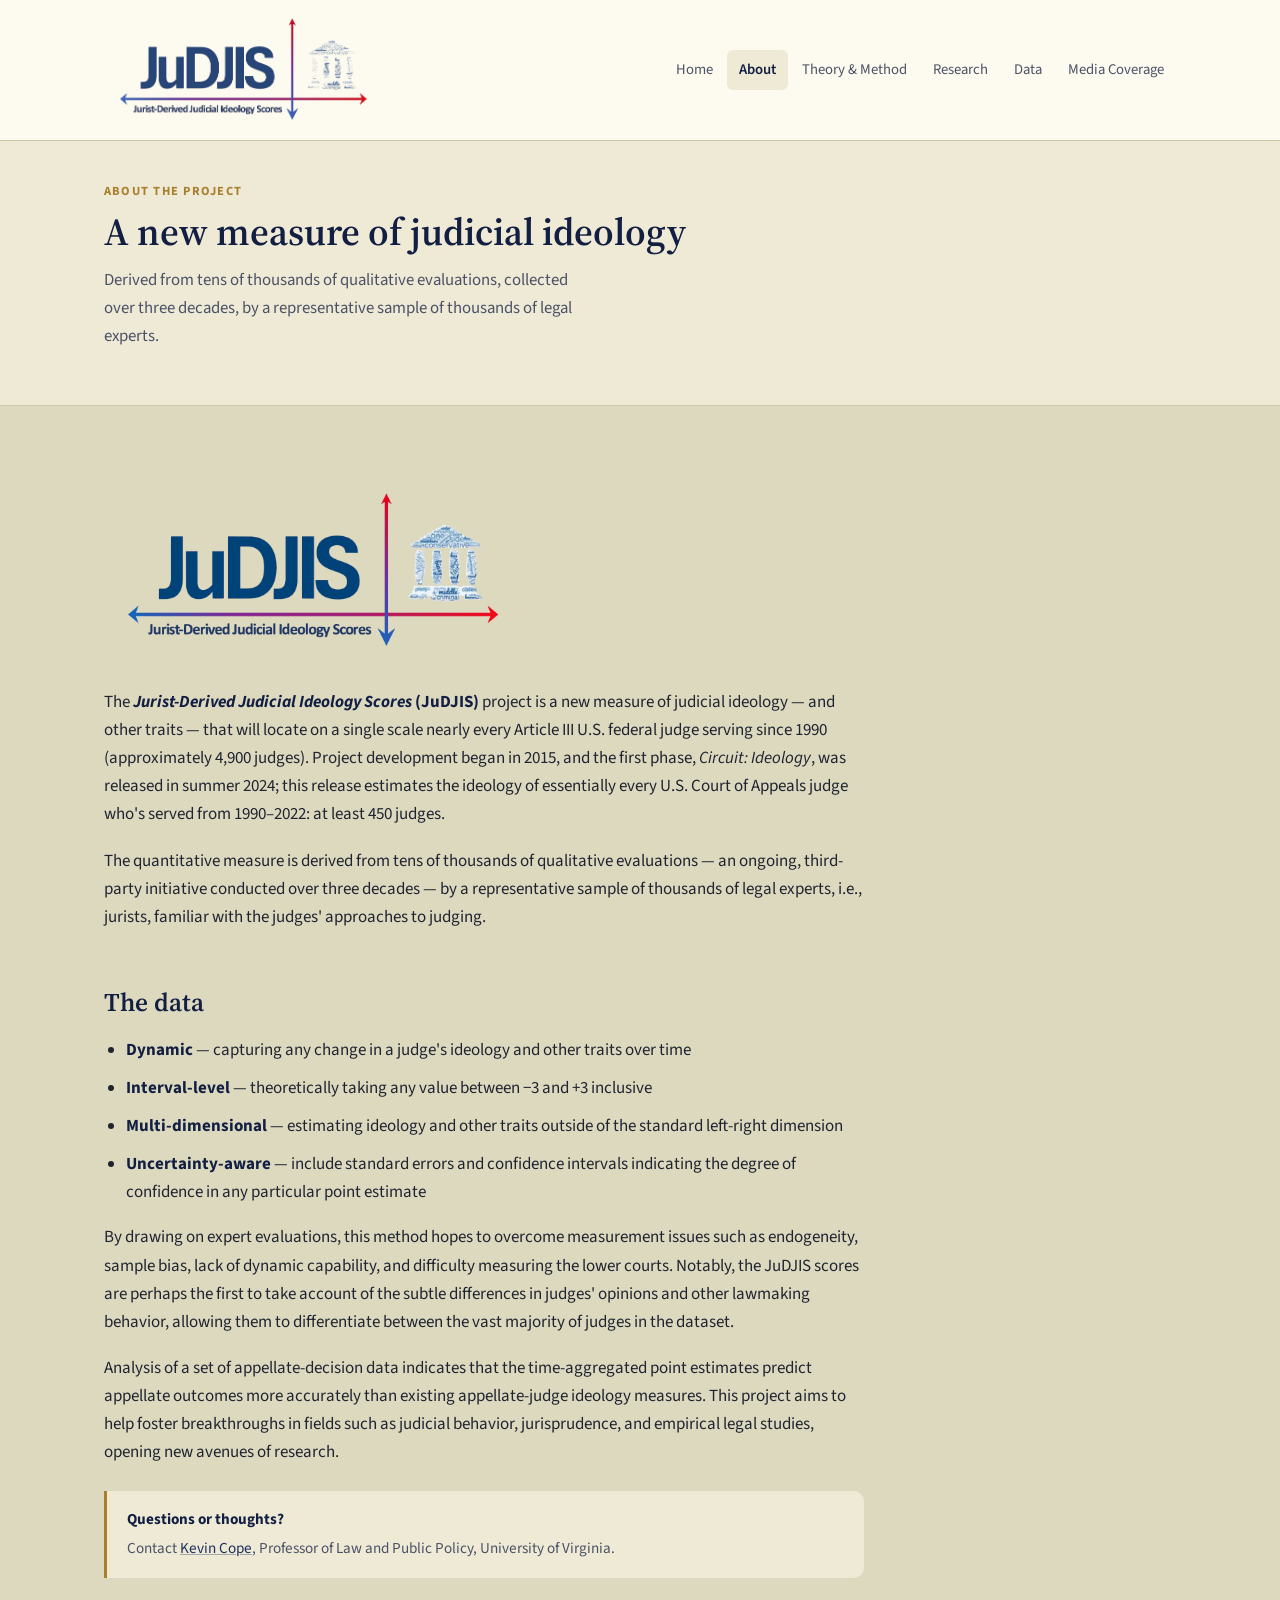
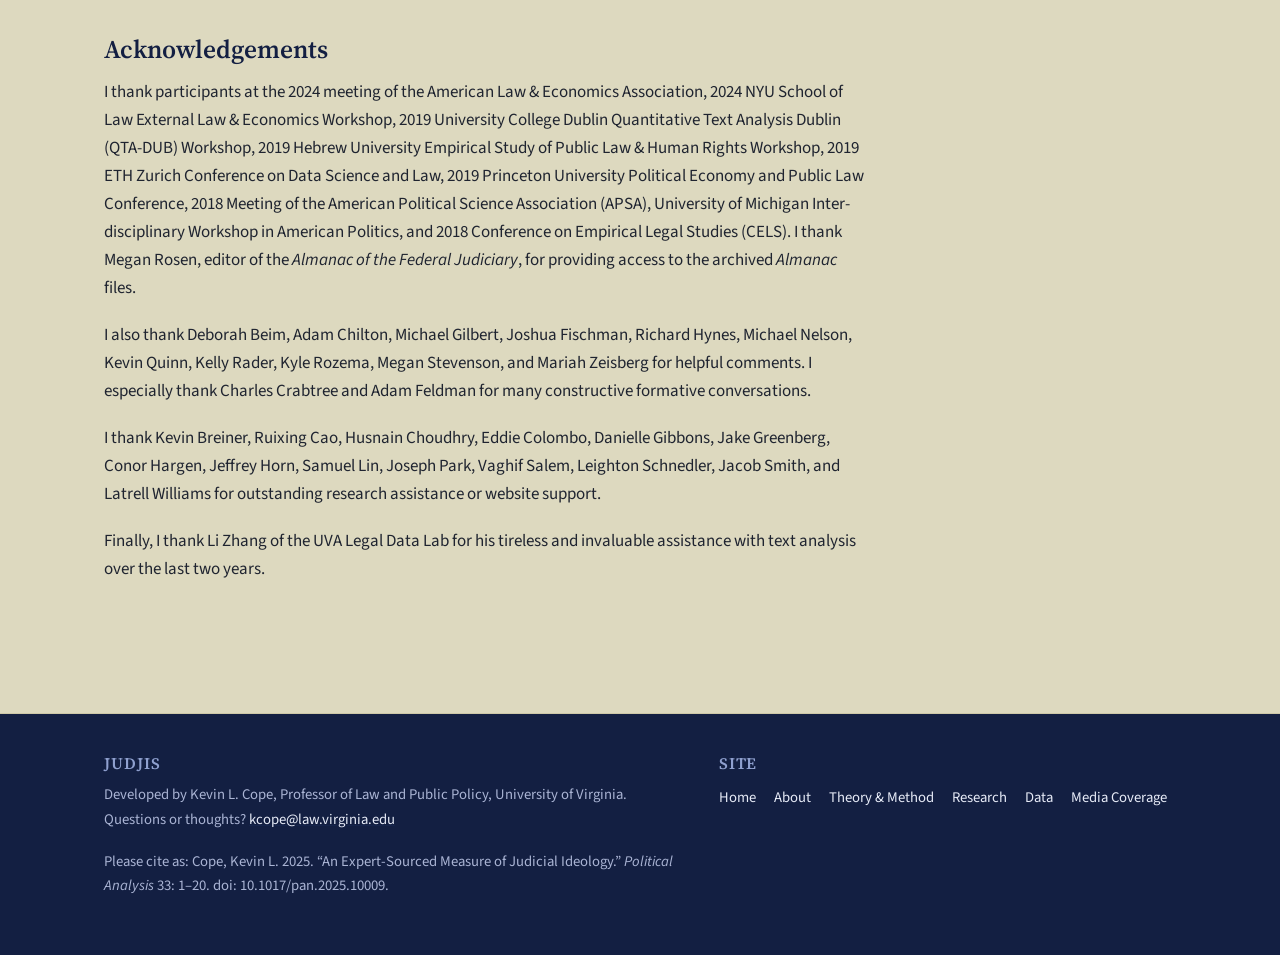
==== commit 3860cf7b: "Rename "Discussion/Media" to "Media Coverage" site-wide Nav, footer, homepage card title, page title" ====
--- a/about.html
+++ b/about.html
@@ -23,7 +23,7 @@
       <a href="theory-method-validation.html">Theory &amp; Method</a>
       <a href="research.html">Research</a>
       <a href="data.html">Data</a>
-      <a href="discussion-media.html">Discussion/Media</a>
+      <a href="discussion-media.html">Media Coverage</a>
     </nav>
   </div>
 </header>
@@ -90,7 +90,7 @@
         <li><a href="theory-method-validation.html">Theory &amp; Method</a></li>
         <li><a href="research.html">Research</a></li>
         <li><a href="data.html">Data</a></li>
-        <li><a href="discussion-media.html">Discussion/Media</a></li>
+        <li><a href="discussion-media.html">Media Coverage</a></li>
       </ul>
     </div>
   </div>
